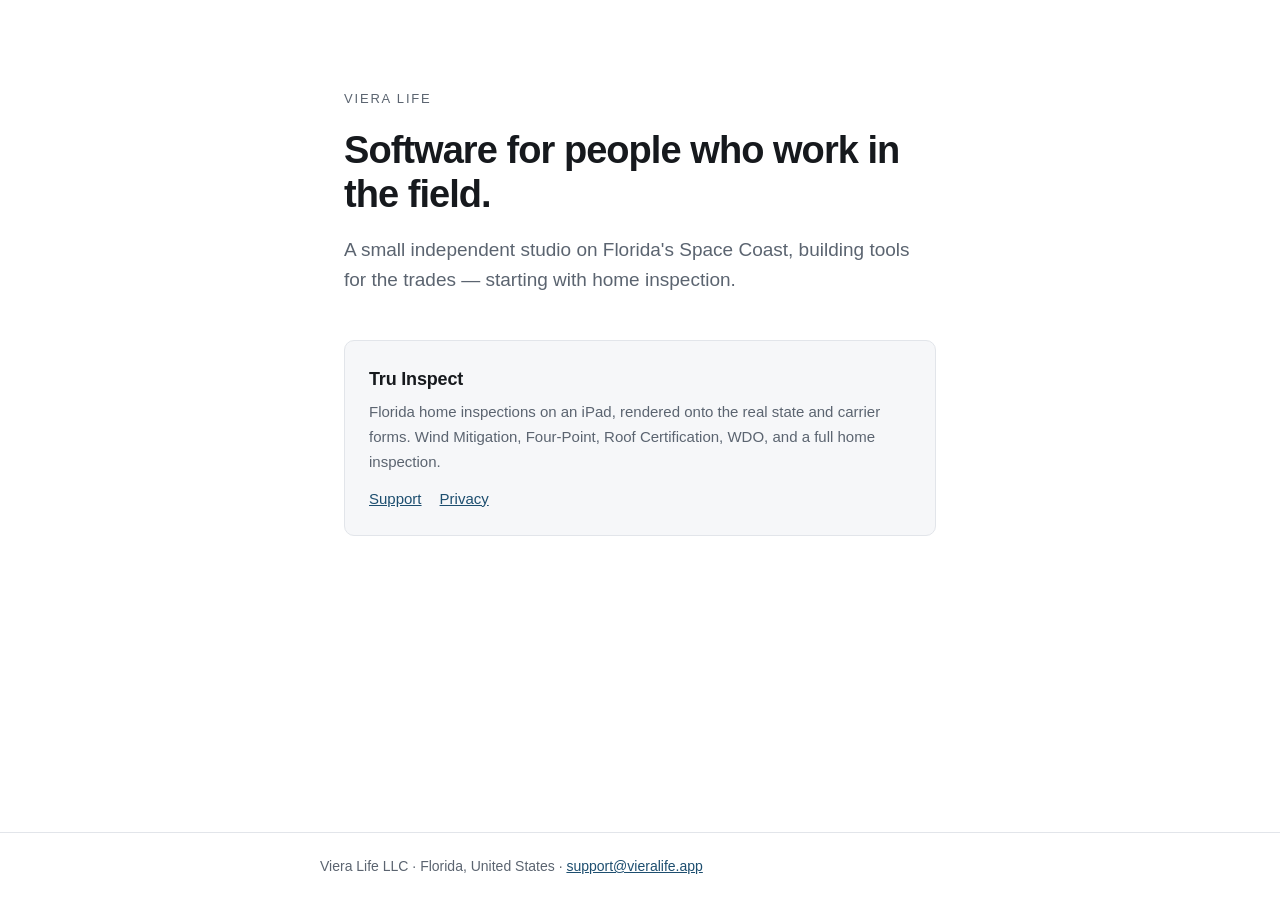
==== index.html @ 04afe503 "Viera Life site: landing, support, privacy" ====
<!DOCTYPE html>
<html lang="en">
<head>
<meta charset="utf-8">
<meta name="viewport" content="width=device-width, initial-scale=1">
<title>Viera Life</title>
<style>
  :root{
    --bg:#ffffff; --panel:#f6f7f9; --ink:#16191d; --muted:#5b6470;
    --rule:#e2e5ea; --accent:#1d4e6f;
  }
  @media (prefers-color-scheme: dark){
    :root:not([data-theme="light"]){
      --bg:#121417; --panel:#1a1d21; --ink:#e8eaed; --muted:#9aa4b0;
      --rule:#2a2f35; --accent:#7fb5d6;
    }
  }
  *{box-sizing:border-box}
  body{
    margin:0; background:var(--bg); color:var(--ink);
    font:16px/1.65 -apple-system,BlinkMacSystemFont,"Segoe UI",Roboto,Helvetica,Arial,sans-serif;
    min-height:100vh; display:flex; flex-direction:column;
  }
  .wrap{max-width:640px;margin:0 auto;padding:88px 24px 48px;flex:1}
  .mark{
    font-size:13px;letter-spacing:.14em;text-transform:uppercase;color:var(--muted);
    margin:0 0 20px;
  }
  h1{font-size:38px;line-height:1.15;margin:0 0 18px;letter-spacing:-.025em}
  .lede{font-size:19px;line-height:1.6;color:var(--muted);margin:0 0 44px;max-width:34em}
  .card{
    border:1px solid var(--rule);border-radius:10px;padding:24px;background:var(--panel);
    margin:0 0 16px;
  }
  .card h2{font-size:18px;margin:0 0 6px;letter-spacing:-.01em}
  .card p{margin:0 0 12px;color:var(--muted);font-size:15px}
  .card p:last-child{margin-bottom:0}
  .links{display:flex;gap:18px;flex-wrap:wrap;font-size:15px}
  a{color:var(--accent)}
  footer{
    border-top:1px solid var(--rule);padding:22px 24px;color:var(--muted);font-size:14px;
  }
  footer .inner{max-width:640px;margin:0 auto}
</style>
</head>
<body>

<div class="wrap">
  <p class="mark">Viera Life</p>
  <h1>Software for people who work in the field.</h1>
  <p class="lede">A small independent studio on Florida's Space Coast, building tools for the trades — starting with home inspection.</p>

  <div class="card">
    <h2>Tru Inspect</h2>
    <p>Florida home inspections on an iPad, rendered onto the real state and carrier forms. Wind Mitigation, Four-Point, Roof Certification, WDO, and a full home inspection.</p>
    <p class="links">
      <a href="/support.html">Support</a>
      <a href="/privacy.html">Privacy</a>
    </p>
  </div>
</div>

<footer>
  <div class="inner">
    Viera Life LLC &middot; Florida, United States &middot; <a href="mailto:support@vieralife.app">support@vieralife.app</a>
  </div>
</footer>

</body>
</html>
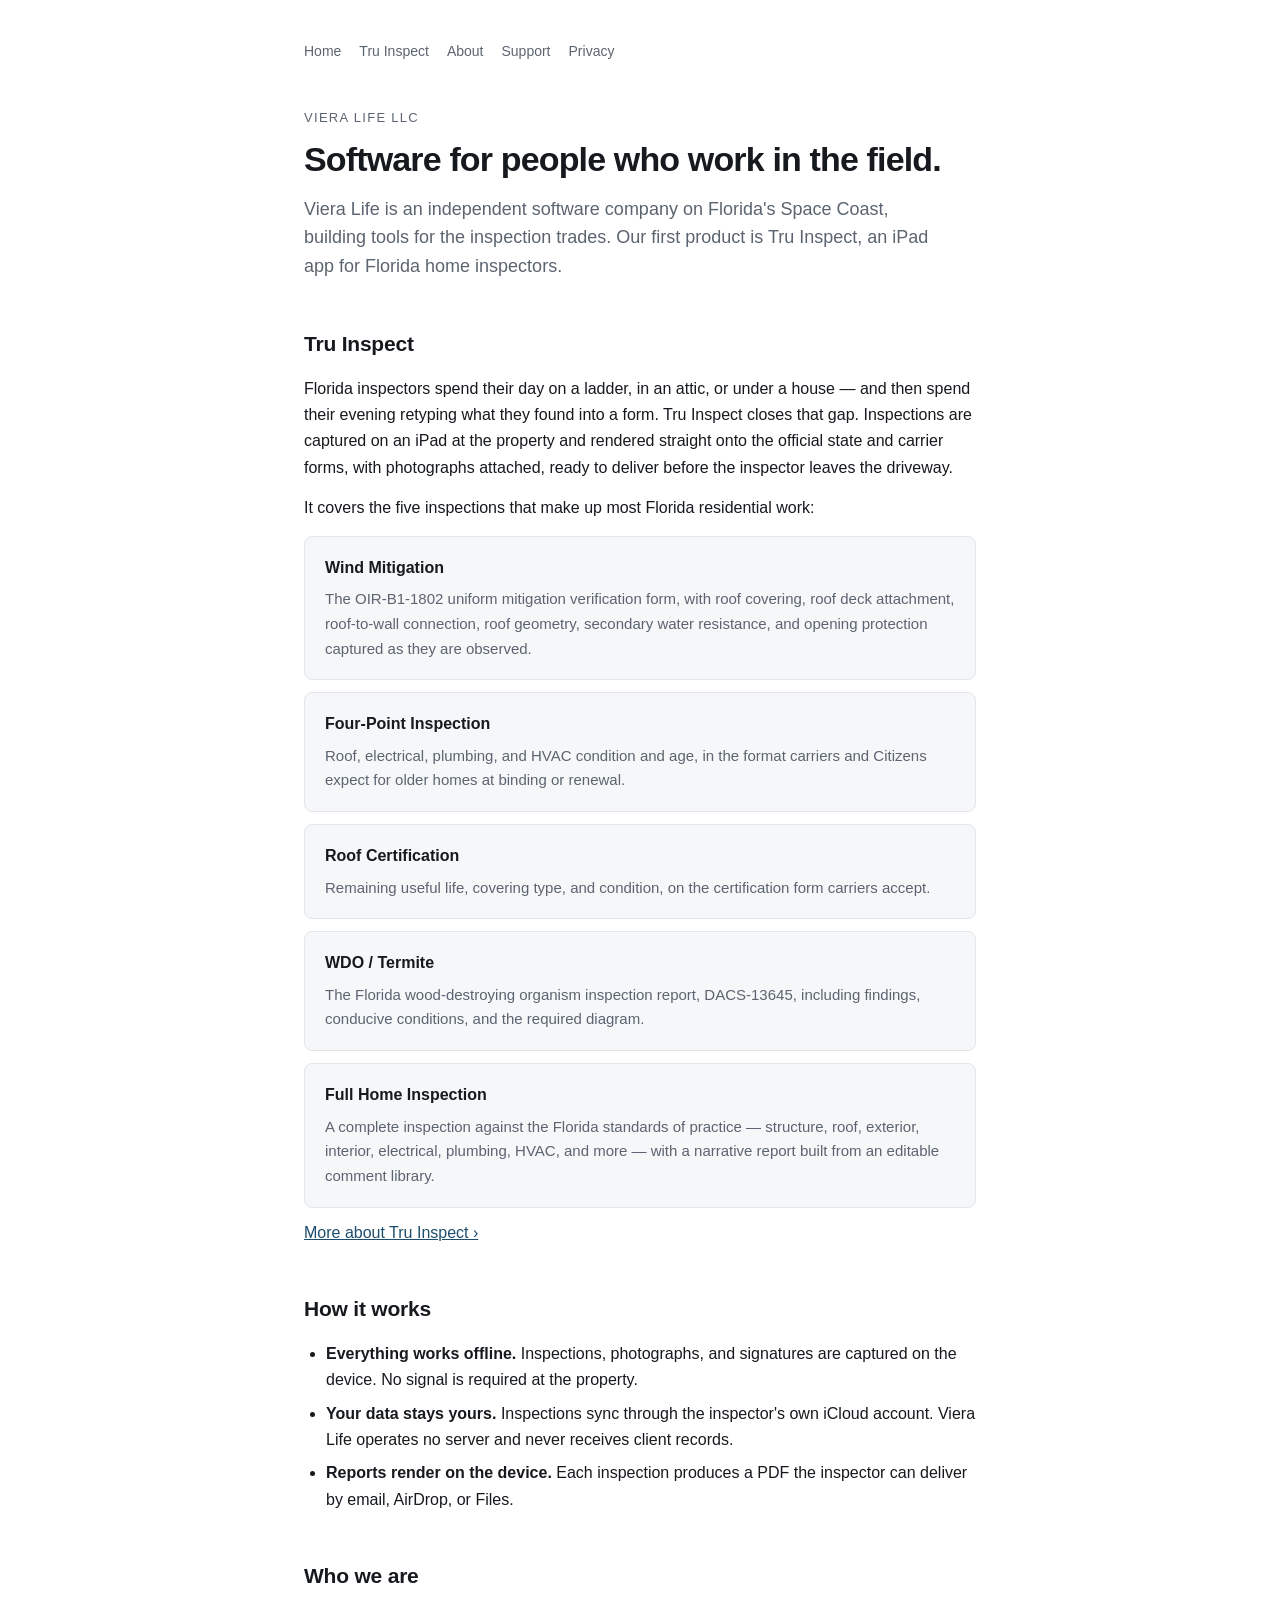
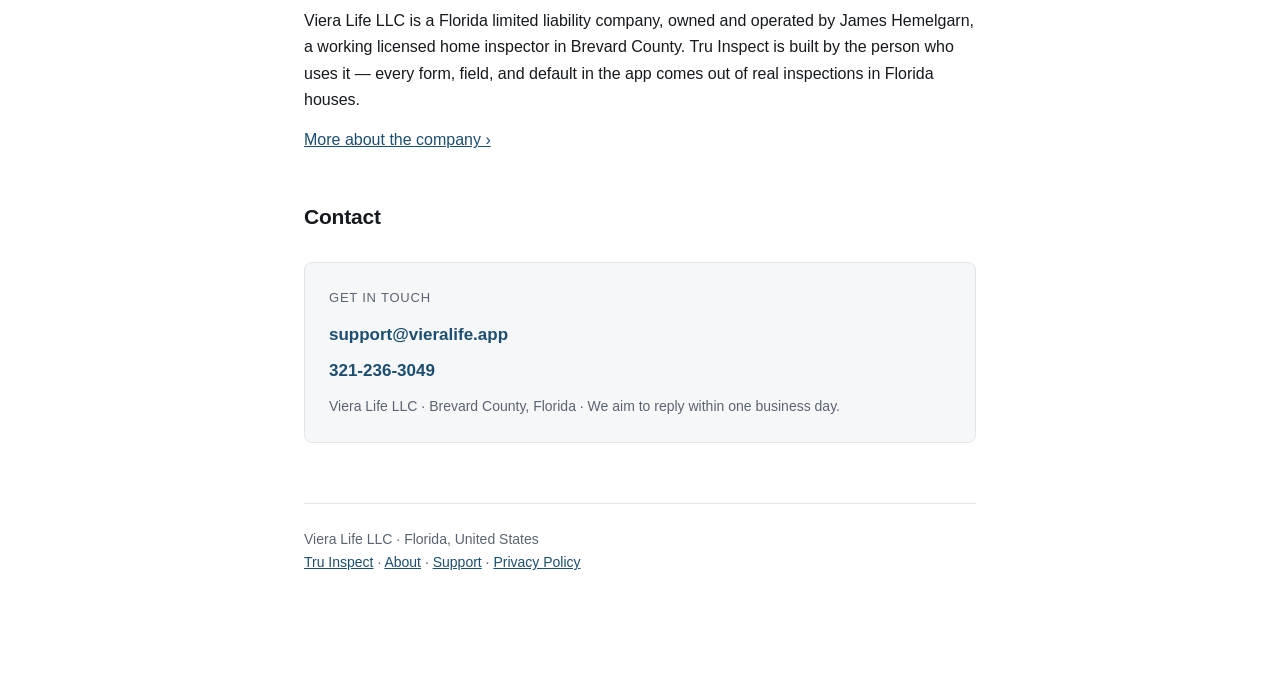
==== commit a9c2a319: "Expand site: full home page, About, and Tru Inspect product pages Apple App Review flagged vieralife" ====
--- a/index.html
+++ b/index.html
@@ -3,68 +3,122 @@
 <head>
 <meta charset="utf-8">
 <meta name="viewport" content="width=device-width, initial-scale=1">
-<title>Viera Life</title>
+<title>Viera Life LLC — Software for the inspection trades</title>
+<meta name="description" content="Viera Life LLC is an independent software company on Florida's Space Coast. We build Tru Inspect, an iPad app for Florida home inspectors.">
 <style>
   :root{
     --bg:#ffffff; --panel:#f6f7f9; --ink:#16191d; --muted:#5b6470;
-    --rule:#e2e5ea; --accent:#1d4e6f;
+    --rule:#e2e5ea; --accent:#1d4e6f; --accent-ink:#ffffff;
   }
   @media (prefers-color-scheme: dark){
     :root:not([data-theme="light"]){
       --bg:#121417; --panel:#1a1d21; --ink:#e8eaed; --muted:#9aa4b0;
-      --rule:#2a2f35; --accent:#7fb5d6;
+      --rule:#2a2f35; --accent:#7fb5d6; --accent-ink:#10222e;
     }
   }
   *{box-sizing:border-box}
   body{
     margin:0; background:var(--bg); color:var(--ink);
     font:16px/1.65 -apple-system,BlinkMacSystemFont,"Segoe UI",Roboto,Helvetica,Arial,sans-serif;
-    min-height:100vh; display:flex; flex-direction:column;
+    -webkit-text-size-adjust:100%;
   }
-  .wrap{max-width:640px;margin:0 auto;padding:88px 24px 48px;flex:1}
-  .mark{
-    font-size:13px;letter-spacing:.14em;text-transform:uppercase;color:var(--muted);
-    margin:0 0 20px;
+  .wrap{max-width:720px;margin:0 auto;padding:40px 24px 96px}
+  nav{font-size:14px;display:flex;gap:18px;flex-wrap:wrap;margin:0 0 44px}
+  nav a{color:var(--muted);text-decoration:none}
+  nav a:hover{color:var(--accent)}
+  .eyebrow{font-size:13px;letter-spacing:.1em;text-transform:uppercase;color:var(--muted);margin:0 0 10px}
+  h1{font-size:34px;line-height:1.18;margin:0 0 16px;letter-spacing:-.025em}
+  .lede{font-size:18px;line-height:1.6;color:var(--muted);margin:0 0 8px;max-width:36em}
+  h2{font-size:21px;margin:46px 0 14px;letter-spacing:-.01em}
+  h3{font-size:16px;margin:0 0 6px}
+  p{margin:0 0 14px}
+  ul{margin:0 0 14px;padding-left:22px}
+  li{margin-bottom:7px}
+  a{color:var(--accent)}
+  .card{border:1px solid var(--rule);border-radius:8px;padding:18px 20px;margin:0 0 12px;background:var(--panel)}
+  .card p{margin:0;color:var(--muted);font-size:15px}
+  .contact{
+    background:var(--panel);border:1px solid var(--rule);border-radius:8px;
+    padding:24px;margin:28px 0;
   }
-  h1{font-size:38px;line-height:1.15;margin:0 0 18px;letter-spacing:-.025em}
-  .lede{font-size:19px;line-height:1.6;color:var(--muted);margin:0 0 44px;max-width:34em}
-  .card{
-    border:1px solid var(--rule);border-radius:10px;padding:24px;background:var(--panel);
-    margin:0 0 16px;
-  }
-  .card h2{font-size:18px;margin:0 0 6px;letter-spacing:-.01em}
-  .card p{margin:0 0 12px;color:var(--muted);font-size:15px}
-  .card p:last-child{margin-bottom:0}
-  .links{display:flex;gap:18px;flex-wrap:wrap;font-size:15px}
-  a{color:var(--accent)}
-  footer{
-    border-top:1px solid var(--rule);padding:22px 24px;color:var(--muted);font-size:14px;
-  }
-  footer .inner{max-width:640px;margin:0 auto}
+  .contact .label{font-size:13px;letter-spacing:.06em;text-transform:uppercase;color:var(--muted);margin:0 0 12px}
+  .contact .row{font-size:17px;font-weight:600;margin:0 0 8px;word-break:break-word}
+  .contact .row a{text-decoration:none}
+  .contact .note{font-size:14px;color:var(--muted);margin:10px 0 0;font-weight:400}
+  footer{margin-top:60px;padding-top:24px;border-top:1px solid var(--rule);color:var(--muted);font-size:14px}
+  footer a{color:var(--accent)}
 </style>
 </head>
 <body>
+<div class="wrap">
 
-<div class="wrap">
-  <p class="mark">Viera Life</p>
-  <h1>Software for people who work in the field.</h1>
-  <p class="lede">A small independent studio on Florida's Space Coast, building tools for the trades — starting with home inspection.</p>
+<nav>
+  <a href="/">Home</a>
+  <a href="/tru-inspect.html">Tru Inspect</a>
+  <a href="/about.html">About</a>
+  <a href="/support.html">Support</a>
+  <a href="/privacy.html">Privacy</a>
+</nav>
 
-  <div class="card">
-    <h2>Tru Inspect</h2>
-    <p>Florida home inspections on an iPad, rendered onto the real state and carrier forms. Wind Mitigation, Four-Point, Roof Certification, WDO, and a full home inspection.</p>
-    <p class="links">
-      <a href="/support.html">Support</a>
-      <a href="/privacy.html">Privacy</a>
-    </p>
-  </div>
+<p class="eyebrow">Viera Life LLC</p>
+<h1>Software for people who work in the field.</h1>
+<p class="lede">Viera Life is an independent software company on Florida's Space Coast, building tools for the inspection trades. Our first product is Tru Inspect, an iPad app for Florida home inspectors.</p>
+
+<h2>Tru Inspect</h2>
+<p>Florida inspectors spend their day on a ladder, in an attic, or under a house — and then spend their evening retyping what they found into a form. Tru Inspect closes that gap. Inspections are captured on an iPad at the property and rendered straight onto the official state and carrier forms, with photographs attached, ready to deliver before the inspector leaves the driveway.</p>
+
+<p>It covers the five inspections that make up most Florida residential work:</p>
+
+<div class="card">
+  <h3>Wind Mitigation</h3>
+  <p>The OIR-B1-1802 uniform mitigation verification form, with roof covering, roof deck attachment, roof-to-wall connection, roof geometry, secondary water resistance, and opening protection captured as they are observed.</p>
+</div>
+<div class="card">
+  <h3>Four-Point Inspection</h3>
+  <p>Roof, electrical, plumbing, and HVAC condition and age, in the format carriers and Citizens expect for older homes at binding or renewal.</p>
+</div>
+<div class="card">
+  <h3>Roof Certification</h3>
+  <p>Remaining useful life, covering type, and condition, on the certification form carriers accept.</p>
+</div>
+<div class="card">
+  <h3>WDO / Termite</h3>
+  <p>The Florida wood-destroying organism inspection report, DACS-13645, including findings, conducive conditions, and the required diagram.</p>
+</div>
+<div class="card">
+  <h3>Full Home Inspection</h3>
+  <p>A complete inspection against the Florida standards of practice — structure, roof, exterior, interior, electrical, plumbing, HVAC, and more — with a narrative report built from an editable comment library.</p>
+</div>
+
+<p><a href="/tru-inspect.html">More about Tru Inspect &rsaquo;</a></p>
+
+<h2>How it works</h2>
+<ul>
+  <li><strong>Everything works offline.</strong> Inspections, photographs, and signatures are captured on the device. No signal is required at the property.</li>
+  <li><strong>Your data stays yours.</strong> Inspections sync through the inspector's own iCloud account. Viera Life operates no server and never receives client records.</li>
+  <li><strong>Reports render on the device.</strong> Each inspection produces a PDF the inspector can deliver by email, AirDrop, or Files.</li>
+</ul>
+
+<h2>Who we are</h2>
+<p>Viera Life LLC is a Florida limited liability company, owned and operated by James Hemelgarn, a working licensed home inspector in Brevard County. Tru Inspect is built by the person who uses it — every form, field, and default in the app comes out of real inspections in Florida houses.</p>
+<p><a href="/about.html">More about the company &rsaquo;</a></p>
+
+<h2>Contact</h2>
+<div class="contact">
+  <p class="label">Get in touch</p>
+  <p class="row"><a href="mailto:support@vieralife.app">support@vieralife.app</a></p>
+  <p class="row"><a href="tel:+13212363049">321-236-3049</a></p>
+  <p class="note">Viera Life LLC &middot; Brevard County, Florida &middot; We aim to reply within one business day.</p>
 </div>
 
 <footer>
-  <div class="inner">
-    Viera Life LLC &middot; Florida, United States &middot; <a href="mailto:support@vieralife.app">support@vieralife.app</a>
-  </div>
+  <p>Viera Life LLC &middot; Florida, United States<br>
+  <a href="/tru-inspect.html">Tru Inspect</a> &middot;
+  <a href="/about.html">About</a> &middot;
+  <a href="/support.html">Support</a> &middot;
+  <a href="/privacy.html">Privacy Policy</a></p>
 </footer>
 
+</div>
 </body>
 </html>
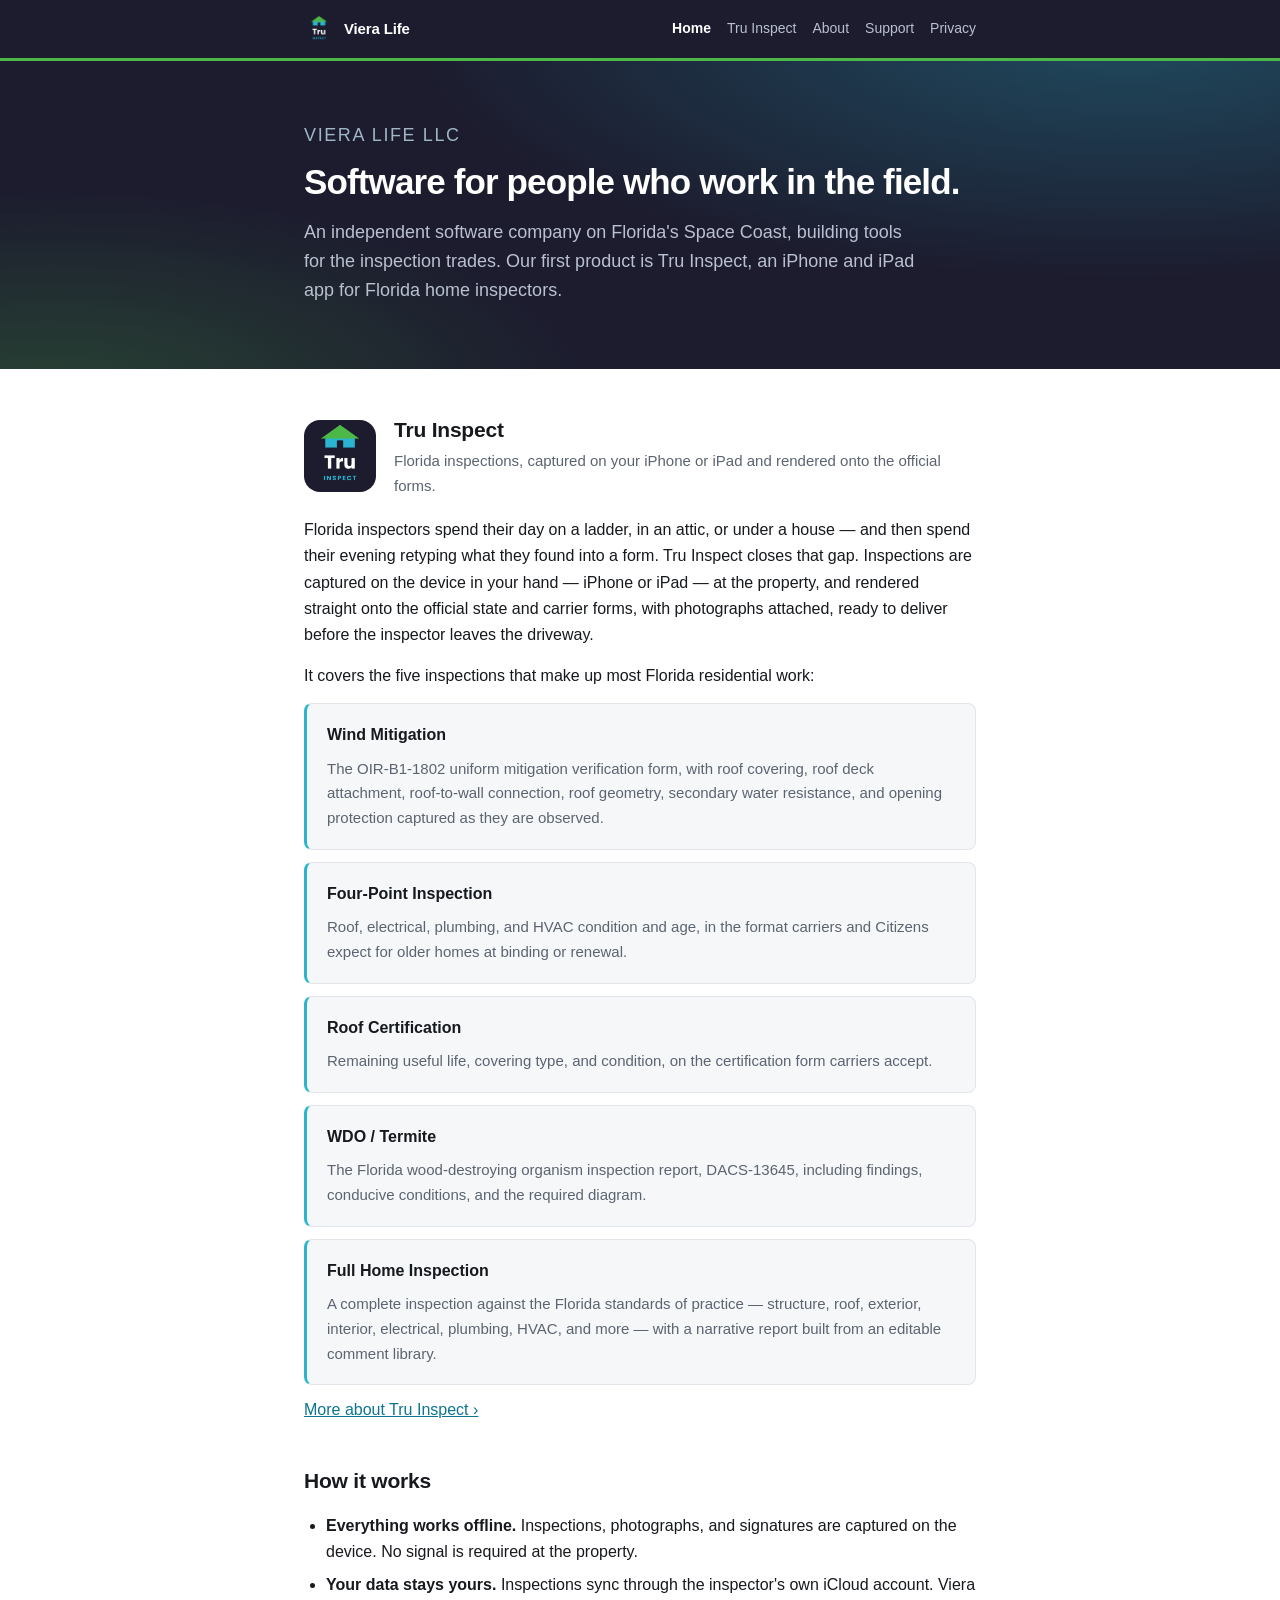
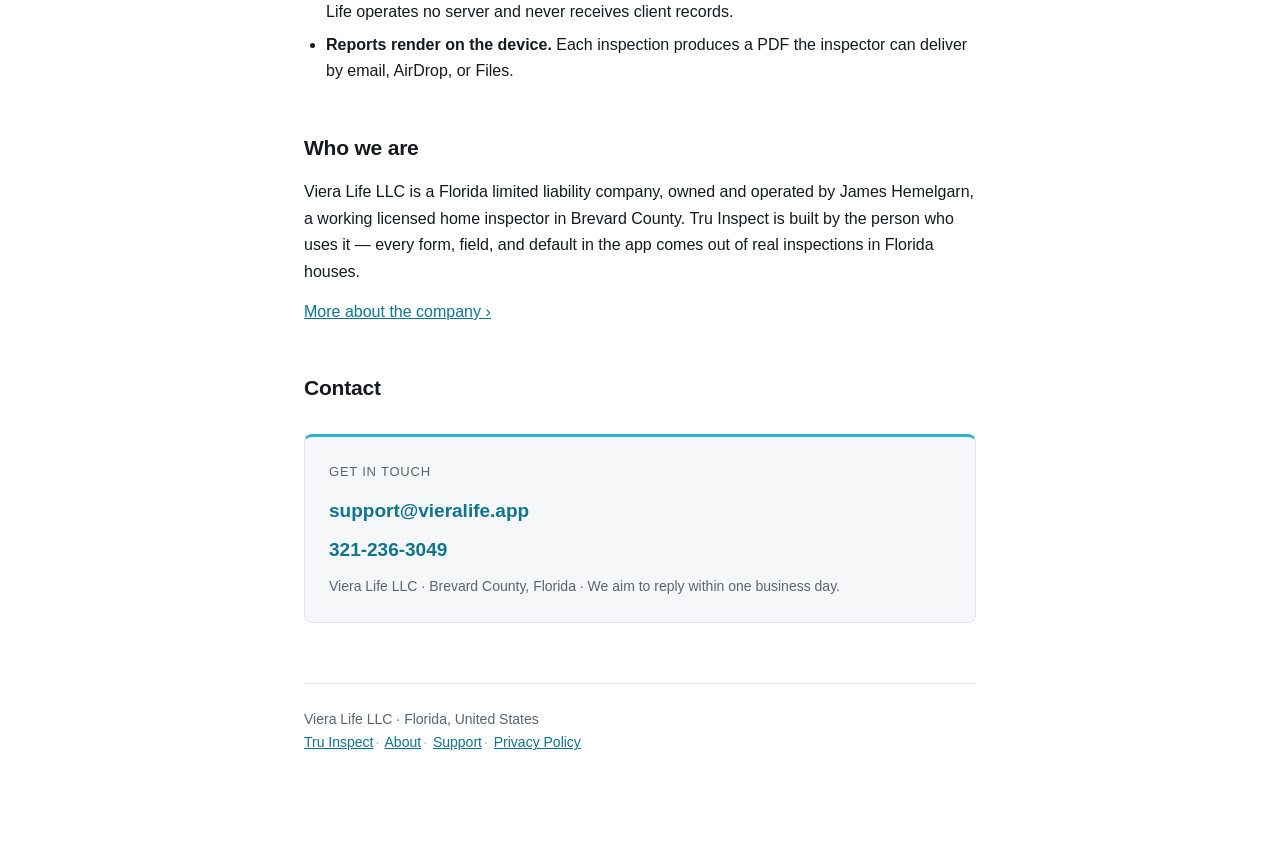
==== commit 1579cb23: "Brand the site: Tru Inspect logo, app palette, shared stylesheet Adds the Tru Inspect app icon to th" ====
--- a/index.html
+++ b/index.html
@@ -4,68 +4,46 @@
 <meta charset="utf-8">
 <meta name="viewport" content="width=device-width, initial-scale=1">
 <title>Viera Life LLC — Software for the inspection trades</title>
-<meta name="description" content="Viera Life LLC is an independent software company on Florida's Space Coast. We build Tru Inspect, an iPad app for Florida home inspectors.">
-<style>
-  :root{
-    --bg:#ffffff; --panel:#f6f7f9; --ink:#16191d; --muted:#5b6470;
-    --rule:#e2e5ea; --accent:#1d4e6f; --accent-ink:#ffffff;
-  }
-  @media (prefers-color-scheme: dark){
-    :root:not([data-theme="light"]){
-      --bg:#121417; --panel:#1a1d21; --ink:#e8eaed; --muted:#9aa4b0;
-      --rule:#2a2f35; --accent:#7fb5d6; --accent-ink:#10222e;
-    }
-  }
-  *{box-sizing:border-box}
-  body{
-    margin:0; background:var(--bg); color:var(--ink);
-    font:16px/1.65 -apple-system,BlinkMacSystemFont,"Segoe UI",Roboto,Helvetica,Arial,sans-serif;
-    -webkit-text-size-adjust:100%;
-  }
-  .wrap{max-width:720px;margin:0 auto;padding:40px 24px 96px}
-  nav{font-size:14px;display:flex;gap:18px;flex-wrap:wrap;margin:0 0 44px}
-  nav a{color:var(--muted);text-decoration:none}
-  nav a:hover{color:var(--accent)}
-  .eyebrow{font-size:13px;letter-spacing:.1em;text-transform:uppercase;color:var(--muted);margin:0 0 10px}
-  h1{font-size:34px;line-height:1.18;margin:0 0 16px;letter-spacing:-.025em}
-  .lede{font-size:18px;line-height:1.6;color:var(--muted);margin:0 0 8px;max-width:36em}
-  h2{font-size:21px;margin:46px 0 14px;letter-spacing:-.01em}
-  h3{font-size:16px;margin:0 0 6px}
-  p{margin:0 0 14px}
-  ul{margin:0 0 14px;padding-left:22px}
-  li{margin-bottom:7px}
-  a{color:var(--accent)}
-  .card{border:1px solid var(--rule);border-radius:8px;padding:18px 20px;margin:0 0 12px;background:var(--panel)}
-  .card p{margin:0;color:var(--muted);font-size:15px}
-  .contact{
-    background:var(--panel);border:1px solid var(--rule);border-radius:8px;
-    padding:24px;margin:28px 0;
-  }
-  .contact .label{font-size:13px;letter-spacing:.06em;text-transform:uppercase;color:var(--muted);margin:0 0 12px}
-  .contact .row{font-size:17px;font-weight:600;margin:0 0 8px;word-break:break-word}
-  .contact .row a{text-decoration:none}
-  .contact .note{font-size:14px;color:var(--muted);margin:10px 0 0;font-weight:400}
-  footer{margin-top:60px;padding-top:24px;border-top:1px solid var(--rule);color:var(--muted);font-size:14px}
-  footer a{color:var(--accent)}
-</style>
+<meta name="description" content="Viera Life LLC is an independent software company on Florida's Space Coast. We build Tru Inspect, an iPhone and iPad app for Florida home inspectors.">
+<link rel="stylesheet" href="/site.css">
+<link rel="icon" href="/favicon-64.png" sizes="64x64">
+<link rel="apple-touch-icon" href="/apple-touch-icon.png">
+<meta name="theme-color" content="#1C1C2E">
 </head>
 <body>
+
+<div class="topbar">
+  <div class="inner">
+    <a class="brand" href="/"><img src="/tru-inspect-icon.png" alt=""><span>Viera Life</span></a>
+    <nav>
+      <a href="/" aria-current="page">Home</a>
+      <a href="/tru-inspect.html">Tru Inspect</a>
+      <a href="/about.html">About</a>
+      <a href="/support.html">Support</a>
+      <a href="/privacy.html">Privacy</a>
+    </nav>
+  </div>
+</div>
+
+<div class="hero">
+  <div class="inner">
+    <p class="eyebrow">Viera Life LLC</p>
+    <h1>Software for people who work in the field.</h1>
+    <p>An independent software company on Florida's Space Coast, building tools for the inspection trades. Our first product is Tru Inspect, an iPhone and iPad app for Florida home inspectors.</p>
+  </div>
+</div>
+
 <div class="wrap">
 
-<nav>
-  <a href="/">Home</a>
-  <a href="/tru-inspect.html">Tru Inspect</a>
-  <a href="/about.html">About</a>
-  <a href="/support.html">Support</a>
-  <a href="/privacy.html">Privacy</a>
-</nav>
+<div class="lockup" style="margin-top:44px">
+  <img src="/tru-inspect-icon.png" alt="Tru Inspect app icon">
+  <div>
+    <h2 style="margin:0 0 2px">Tru Inspect</h2>
+    <p>Florida inspections, captured on your iPhone or iPad and rendered onto the official forms.</p>
+  </div>
+</div>
 
-<p class="eyebrow">Viera Life LLC</p>
-<h1>Software for people who work in the field.</h1>
-<p class="lede">Viera Life is an independent software company on Florida's Space Coast, building tools for the inspection trades. Our first product is Tru Inspect, an iPad app for Florida home inspectors.</p>
-
-<h2>Tru Inspect</h2>
-<p>Florida inspectors spend their day on a ladder, in an attic, or under a house — and then spend their evening retyping what they found into a form. Tru Inspect closes that gap. Inspections are captured on an iPad at the property and rendered straight onto the official state and carrier forms, with photographs attached, ready to deliver before the inspector leaves the driveway.</p>
+<p>Florida inspectors spend their day on a ladder, in an attic, or under a house — and then spend their evening retyping what they found into a form. Tru Inspect closes that gap. Inspections are captured on the device in your hand — iPhone or iPad — at the property, and rendered straight onto the official state and carrier forms, with photographs attached, ready to deliver before the inspector leaves the driveway.</p>
 
 <p>It covers the five inspections that make up most Florida residential work:</p>
 
@@ -113,9 +91,9 @@
 
 <footer>
   <p>Viera Life LLC &middot; Florida, United States<br>
-  <a href="/tru-inspect.html">Tru Inspect</a> &middot;
-  <a href="/about.html">About</a> &middot;
-  <a href="/support.html">Support</a> &middot;
+  <a href="/tru-inspect.html">Tru Inspect</a><span class="sep">&middot;</span>
+  <a href="/about.html">About</a><span class="sep">&middot;</span>
+  <a href="/support.html">Support</a><span class="sep">&middot;</span>
   <a href="/privacy.html">Privacy Policy</a></p>
 </footer>
 
--- a/site.css
+++ b/site.css
@@ -0,0 +1,164 @@
+/* Viera Life LLC — shared design system
+   Brand colours taken from the Tru Inspect app icon:
+   navy #1C1C2E, roof green #4DB848, cyan #29B5D1 */
+
+:root{
+  --bg:#ffffff;
+  --panel:#f5f7f9;
+  --ink:#16191d;
+  --muted:#5b6470;
+  --rule:#e2e5ea;
+  --accent:#0E7490;        /* cyan, darkened for contrast on white */
+  --accent-ink:#ffffff;
+  --brand-navy:#1C1C2E;
+  --brand-green:#4DB848;
+  --brand-cyan:#29B5D1;
+  --good:#116B4E;
+  --goodbg:#eaf5f0;
+  --hero-ink:#ffffff;
+  --hero-muted:#b9c0cf;
+}
+@media (prefers-color-scheme: dark){
+  :root:not([data-theme="light"]){
+    --bg:#14141f;
+    --panel:#1e1e30;
+    --ink:#e9eaf0;
+    --muted:#9aa2b4;
+    --rule:#2c2c42;
+    --accent:#5FC9E2;
+    --accent-ink:#10222e;
+    --good:#5fc9a3;
+    --goodbg:#152420;
+  }
+}
+
+*{box-sizing:border-box}
+body{
+  margin:0; background:var(--bg); color:var(--ink);
+  font:16px/1.65 -apple-system,BlinkMacSystemFont,"Segoe UI",Roboto,Helvetica,Arial,sans-serif;
+  -webkit-text-size-adjust:100%;
+}
+.wrap{max-width:720px;margin:0 auto;padding:0 24px 96px}
+a{color:var(--accent)}
+
+/* ---- top bar ---- */
+.topbar{
+  background:var(--brand-navy);
+  border-bottom:3px solid var(--brand-green);
+}
+.topbar .inner{
+  max-width:720px;margin:0 auto;padding:14px 24px;
+  display:flex;align-items:center;gap:14px;flex-wrap:wrap;
+}
+.brand{display:flex;align-items:center;gap:10px;text-decoration:none;margin-right:auto}
+.brand img{width:30px;height:30px;border-radius:7px;display:block}
+.brand span{color:#fff;font-weight:600;font-size:15px;letter-spacing:-.01em}
+.topbar nav{display:flex;gap:16px;flex-wrap:wrap;font-size:14px}
+.topbar nav a{color:#b9c0cf;text-decoration:none}
+.topbar nav a:hover{color:#fff}
+.topbar nav a[aria-current="page"]{color:#fff;font-weight:600}
+
+/* ---- hero (home page) ---- */
+.hero{
+  background:
+    radial-gradient(90% 130% at 88% -10%, rgba(41,181,209,.30) 0%, rgba(41,181,209,0) 62%),
+    radial-gradient(70% 110% at 4% 108%, rgba(77,184,72,.24) 0%, rgba(77,184,72,0) 60%),
+    var(--brand-navy);
+  color:var(--hero-ink);
+}
+.hero .inner{max-width:720px;margin:0 auto;padding:60px 24px 64px}
+.hero .eyebrow{color:#9fb6c6;margin:0 0 12px}
+.hero h1{color:#fff;font-size:35px;line-height:1.16;margin:0 0 16px;letter-spacing:-.025em}
+.hero p{color:var(--hero-muted);font-size:18px;line-height:1.6;margin:0;max-width:34em}
+
+/* ---- page header (interior pages) ---- */
+header.page{border-bottom:1px solid var(--rule);padding:44px 0 24px;margin-bottom:32px}
+header.page.with-icon{display:flex;gap:20px;align-items:flex-start}
+header.page .icon{width:76px;height:76px;border-radius:17px;flex:none;display:block}
+.eyebrow{font-size:13px;letter-spacing:.09em;text-transform:uppercase;color:var(--muted);margin:0 0 8px}
+header.page h1{font-size:31px;line-height:1.2;margin:0 0 10px;letter-spacing:-.02em}
+.lede{font-size:18px;line-height:1.6;margin:0}
+.meta{color:var(--muted);font-size:14px;margin:0}
+
+/* ---- type ---- */
+h2{font-size:21px;margin:46px 0 14px;letter-spacing:-.01em}
+h2:first-of-type{margin-top:40px}
+h3{font-size:16px;margin:0 0 8px}
+p{margin:0 0 14px}
+ul{margin:0 0 14px;padding-left:22px}
+ol{margin:0 0 14px}
+li{margin-bottom:7px}
+
+/* ---- product lockup ---- */
+.lockup{display:flex;gap:18px;align-items:center;margin:0 0 18px}
+.lockup img{width:72px;height:72px;border-radius:16px;flex:none;display:block}
+.lockup h2{margin:0 0 2px}
+.lockup p{margin:0;color:var(--muted);font-size:15px}
+
+/* ---- cards ---- */
+.card,.item{
+  border:1px solid var(--rule);border-left:3px solid var(--brand-cyan);
+  border-radius:8px;padding:18px 20px;margin:0 0 12px;background:var(--panel);
+}
+.card p,.item p{margin:0 0 8px;color:var(--muted);font-size:15px}
+.card p:last-child,.item p:last-child{margin-bottom:0}
+.item{padding:20px}
+.item .form{
+  font-size:12px;letter-spacing:.06em;text-transform:uppercase;
+  color:var(--brand-cyan);font-weight:600;margin:0 0 8px;
+}
+.q{border:1px solid var(--rule);border-radius:8px;padding:18px 20px;margin:0 0 12px;background:var(--panel)}
+.q h3{margin:0 0 8px}
+.q p:last-child{margin-bottom:0}
+
+/* ---- callouts ---- */
+.callout{
+  background:var(--goodbg);border:1px solid var(--rule);border-left:3px solid var(--brand-green);
+  border-radius:8px;padding:18px 20px;margin:24px 0;
+}
+.callout p{margin:0}
+.callout strong{color:var(--good)}
+.status{
+  border:1px solid var(--rule);border-left:3px solid var(--brand-green);border-radius:8px;
+  background:var(--panel);padding:18px 20px;margin:24px 0;
+}
+.status p{margin:0;font-size:15px}
+
+/* ---- contact block ---- */
+.contact{
+  background:var(--panel);border:1px solid var(--rule);border-top:3px solid var(--brand-cyan);
+  border-radius:8px;padding:24px;margin:28px 0;
+}
+.contact .label{font-size:13px;letter-spacing:.06em;text-transform:uppercase;color:var(--muted);margin:0 0 12px}
+.contact .addr,.contact .row{font-size:19px;font-weight:600;margin:0 0 8px;word-break:break-word}
+.contact .addr a,.contact .row a{text-decoration:none}
+.contact .note{font-size:14px;color:var(--muted);margin:10px 0 0;font-weight:400}
+
+/* ---- tables ---- */
+table{width:100%;border-collapse:collapse;margin:18px 0;font-size:15px}
+th,td{text-align:left;padding:10px 12px;border-bottom:1px solid var(--rule);vertical-align:top}
+th{font-weight:600;color:var(--muted);font-size:13px;letter-spacing:.03em;text-transform:uppercase}
+.scroll{overflow-x:auto}
+.facts th{width:34%}
+
+/* ---- numbered steps ---- */
+.steps{counter-reset:s;list-style:none;padding-left:0}
+.steps li{counter-increment:s;position:relative;padding-left:34px;margin-bottom:12px}
+.steps li::before{
+  content:counter(s);position:absolute;left:0;top:1px;
+  width:23px;height:23px;border-radius:50%;background:var(--brand-cyan);color:#0b2530;
+  font-size:13px;font-weight:700;display:flex;align-items:center;justify-content:center;
+}
+
+/* ---- footer ---- */
+footer{margin-top:60px;padding-top:24px;border-top:1px solid var(--rule);color:var(--muted);font-size:14px}
+footer a{color:var(--accent)}
+footer .sep{opacity:.5;padding:0 2px}
+
+@media (max-width:560px){
+  .hero h1{font-size:29px}
+  .hero .inner{padding:44px 24px 48px}
+  header.page.with-icon{gap:16px}
+  header.page .icon{width:58px;height:58px;border-radius:13px}
+  .lockup img{width:58px;height:58px;border-radius:13px}
+}
